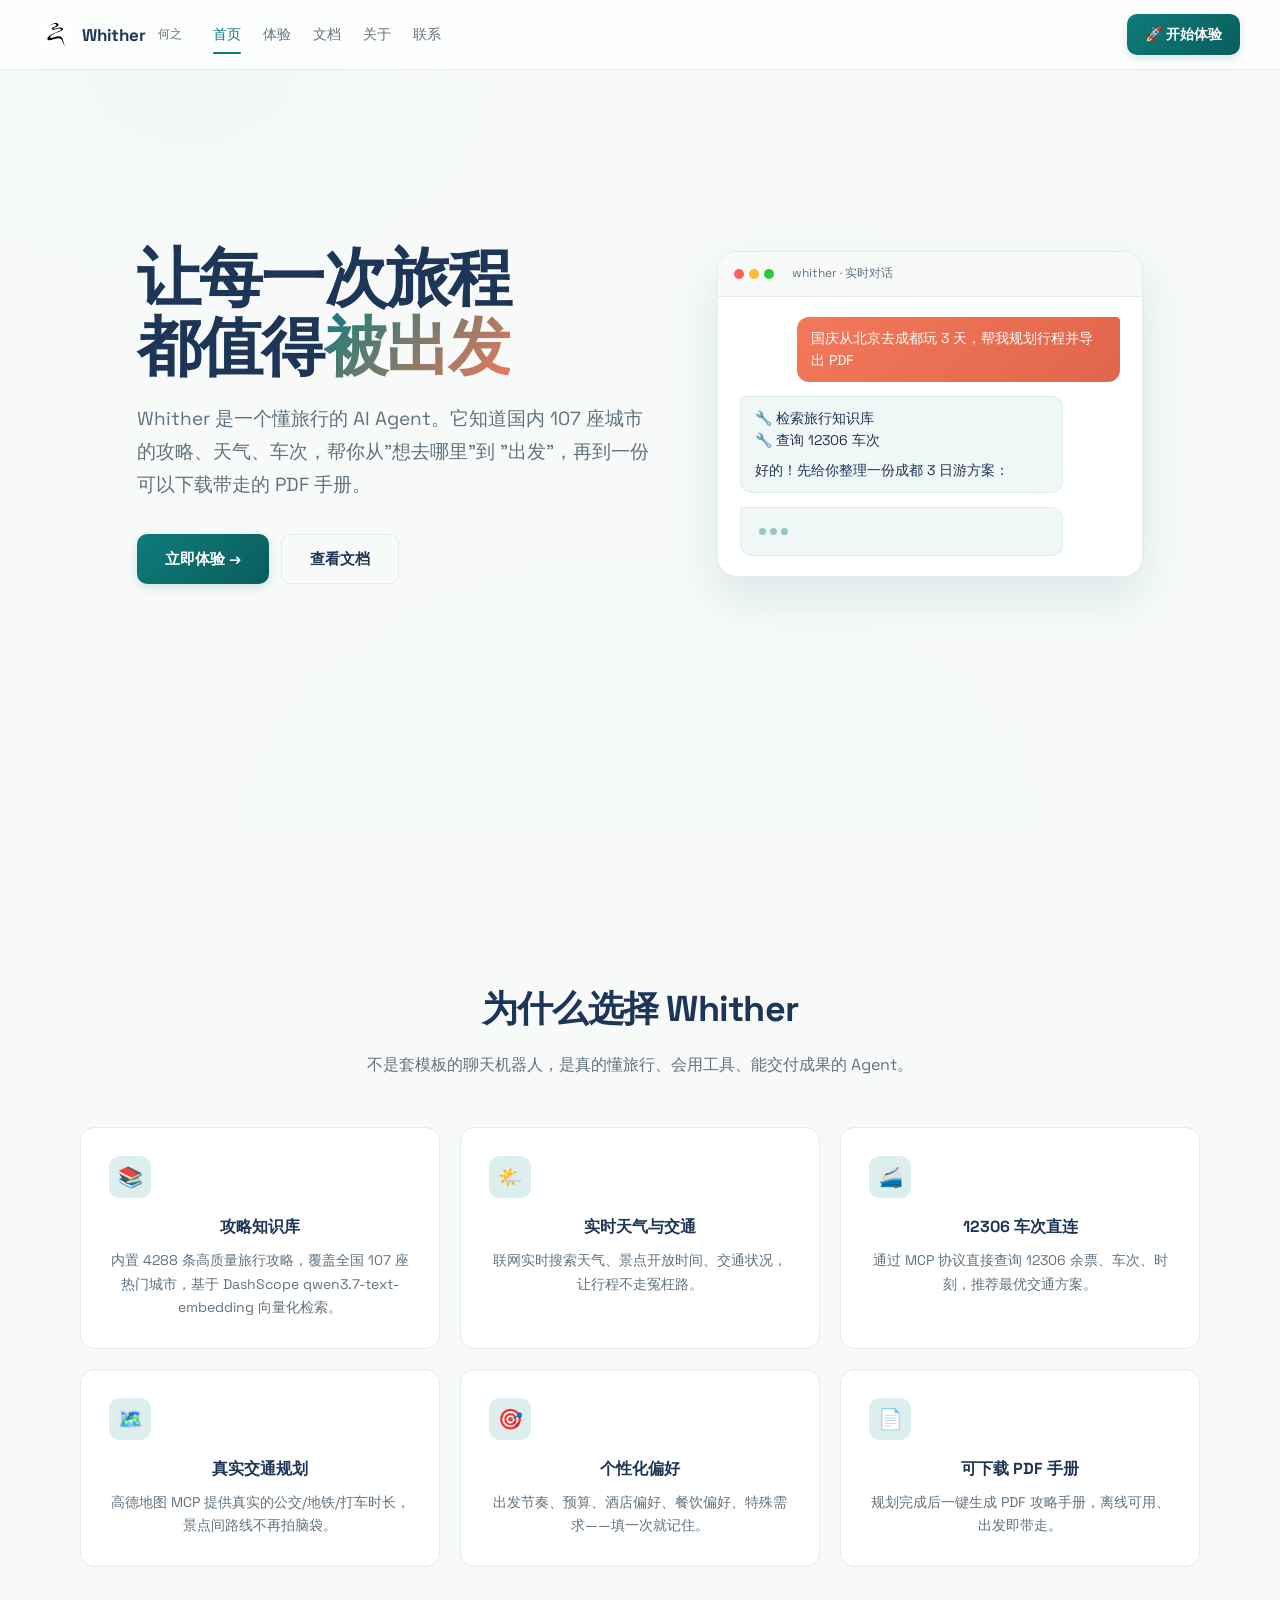
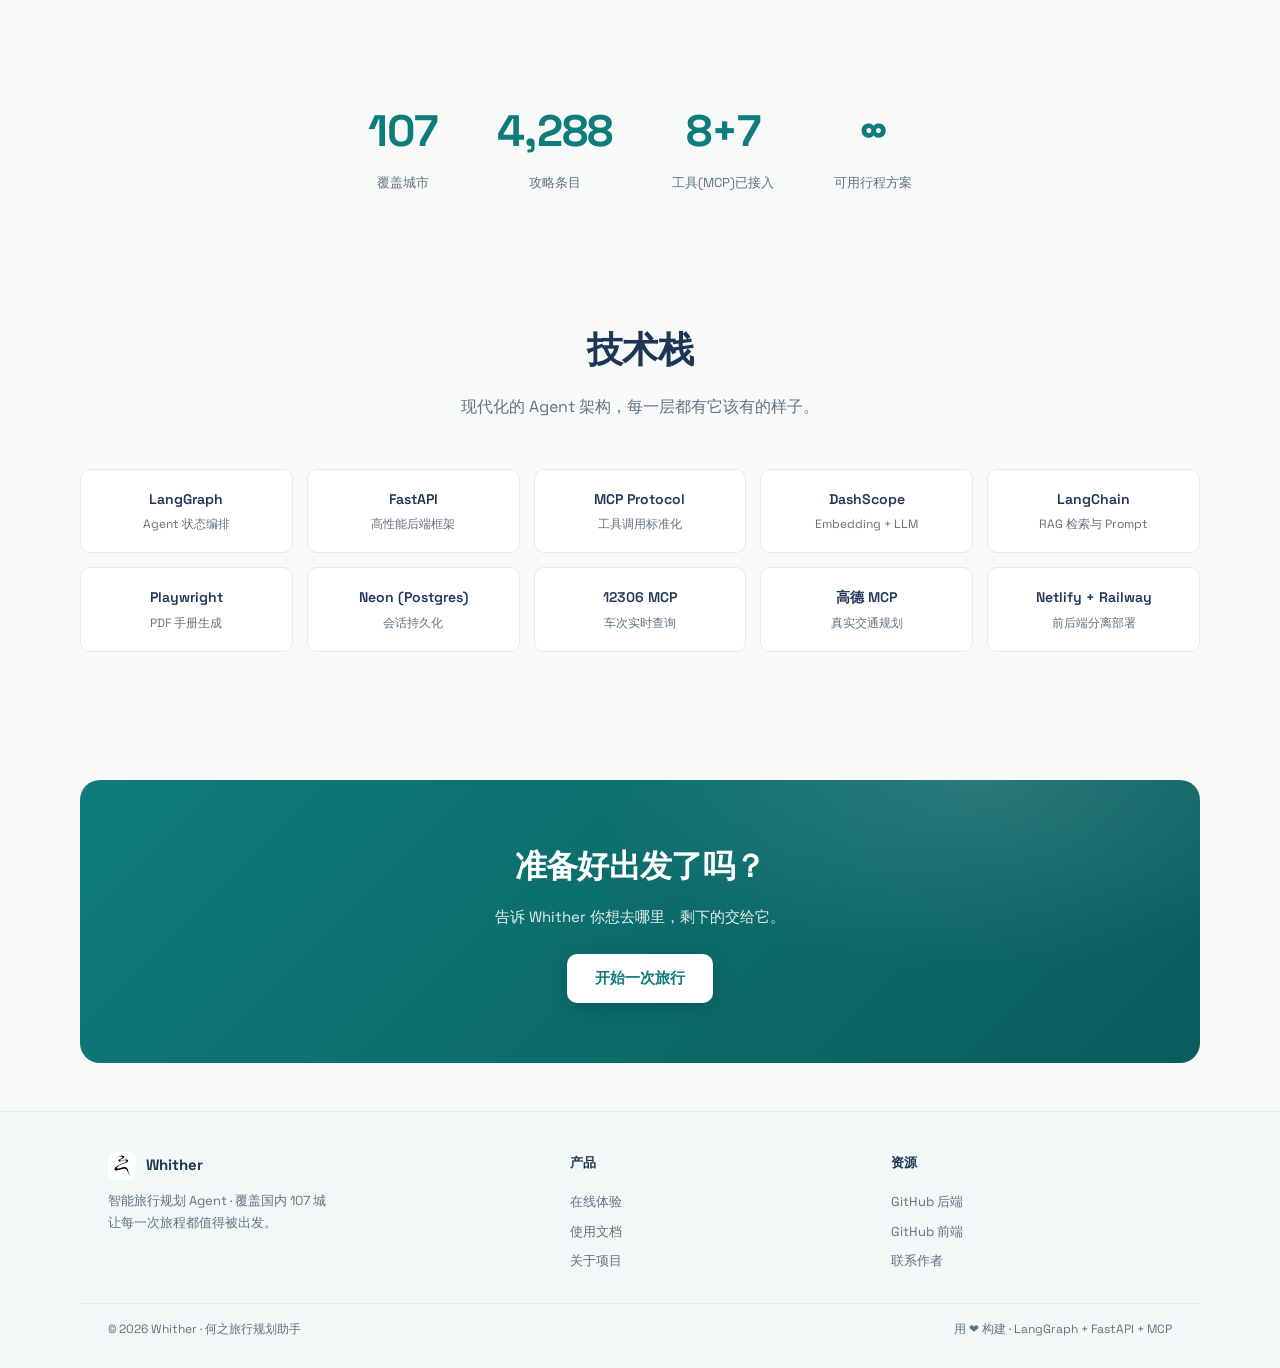
==== index.html @ 40adda18 "feat: Whither 官方前端 - 5 页面 + AI-Native 设计系统 - 首页: Hero + 功能亮点 + 技术栈 + CTA  - app.html: SSE 聊天体验 + 后端地" ====
<!DOCTYPE html>
<html lang="zh-CN">
<head>
<meta charset="UTF-8">
<meta name="viewport" content="width=device-width, initial-scale=1.0">
<title>Whither · 何之旅行规划助手</title>
<meta name="description" content="Whither 何之 — 智能旅行规划 Agent，覆盖国内 107 城，自动规划行程、查询天气车次、生成 PDF 攻略手册">
<meta name="theme-color" content="#0e7c7b">
<meta property="og:title" content="Whither · 何之旅行规划助手">
<meta property="og:description" content="智能旅行规划 Agent · 行程规划、天气、车次、PDF 手册">
<meta property="og:type" content="website">
<link rel="icon" type="image/svg+xml" href="assets/whither-logo.svg">
<link rel="stylesheet" href="css/styles.css">
</head>
<body>

<nav class="nav" id="nav">
  <div class="nav-inner">
    <a class="nav-brand" href="index.html">
      <img src="assets/whither-logo.svg" alt="Whither">
      Whither <small>何之</small>
    </a>
    <div class="nav-links">
      <a href="index.html" class="active">首页</a>
      <a href="app.html">体验</a>
      <a href="docs.html">文档</a>
      <a href="about.html">关于</a>
      <a href="contact.html">联系</a>
    </div>
    <div class="nav-cta">
      <a href="app.html" class="btn btn-primary">🚀 开始体验</a>
    </div>
  </div>
</nav>

<section class="hero">
  <img class="hero-bg-img" src="assets/hero-bg.jpg" alt="" onerror="this.remove()">
  <div class="hero-bg-overlay"></div>
  <div class="hero-inner">
    <div class="hero-copy">
      <h1>让每一次旅程<br>都值得<span class="brand-text">被出发</span></h1>
      <p class="lead">Whither 是一个懂旅行的 AI Agent。它知道国内 107 座城市的攻略、天气、车次，帮你从"想去哪里"到 "出发"，再到一份可以下载带走的 PDF 手册。</p>
      <div class="hero-cta">
        <a href="app.html" class="btn btn-primary btn-large">立即体验 →</a>
        <a href="docs.html" class="btn btn-outline btn-large">查看文档</a>
      </div>
    </div>

    <div class="hero-visual">
      <div class="demo-card">
        <div class="demo-header">
          <div class="dots"><span class="dot r"></span><span class="dot y"></span><span class="dot g"></span></div>
          <span class="demo-title">whither · 实时对话</span>
        </div>
        <div class="demo-body">
          <div class="demo-bubble user">国庆从北京去成都玩 3 天，帮我规划行程并导出 PDF</div>
          <div class="demo-bubble bot">
            <div>🔧 检索旅行知识库</div>
            <div>🔧 查询 12306 车次</div>
            <div style="margin-top:8px;">好的！先给你整理一份成都 3 日游方案：</div>
          </div>
          <div class="demo-bubble bot"><div class="typing-dots"><span></span><span></span><span></span></div></div>
        </div>
      </div>
    </div>
  </div>
</section>

<main class="page">
  <!-- 功能亮点 -->
  <section class="section container" style="text-align:center;">
    <h2 class="section-title">为什么选择 Whither</h2>
    <p class="section-sub">不是套模板的聊天机器人，是真的懂旅行、会用工具、能交付成果的 Agent。</p>
    <div class="features">
      <div class="feature">
        <div class="feature-icon">📚</div>
        <h3>攻略知识库</h3>
        <p>内置 4288 条高质量旅行攻略，覆盖全国 107 座热门城市，基于 DashScope qwen3.7-text-embedding 向量化检索。</p>
      </div>
      <div class="feature">
        <div class="feature-icon">🌤️</div>
        <h3>实时天气与交通</h3>
        <p>联网实时搜索天气、景点开放时间、交通状况，让行程不走冤枉路。</p>
      </div>
      <div class="feature">
        <div class="feature-icon">🚄</div>
        <h3>12306 车次直连</h3>
        <p>通过 MCP 协议直接查询 12306 余票、车次、时刻，推荐最优交通方案。</p>
      </div>
      <div class="feature">
        <div class="feature-icon">🗺️</div>
        <h3>真实交通规划</h3>
        <p>高德地图 MCP 提供真实的公交/地铁/打车时长，景点间路线不再拍脑袋。</p>
      </div>
      <div class="feature">
        <div class="feature-icon">🎯</div>
        <h3>个性化偏好</h3>
        <p>出发节奏、预算、酒店偏好、餐饮偏好、特殊需求——填一次就记住。</p>
      </div>
      <div class="feature">
        <div class="feature-icon">📄</div>
        <h3>可下载 PDF 手册</h3>
        <p>规划完成后一键生成 PDF 攻略手册，离线可用、出发即带走。</p>
      </div>
    </div>
  </section>

  <!-- 数据展示 -->
  <section class="section-sm container">
    <div class="stats">
      <div class="stat"><div class="stat-num">107</div><div class="stat-label">覆盖城市</div></div>
      <div class="stat"><div class="stat-num">4,288</div><div class="stat-label">攻略条目</div></div>
      <div class="stat"><div class="stat-num">8+7</div><div class="stat-label">工具(MCP)已接入</div></div>
      <div class="stat"><div class="stat-num">∞</div><div class="stat-label">可用行程方案</div></div>
    </div>
  </section>

  <!-- 技术栈 -->
  <section class="section container" style="text-align:center;">
    <h2 class="section-title">技术栈</h2>
    <p class="section-sub">现代化的 Agent 架构，每一层都有它该有的样子。</p>
    <div class="tech-grid">
      <div class="tech-card"><div class="t-name">LangGraph</div><div class="t-desc">Agent 状态编排</div></div>
      <div class="tech-card"><div class="t-name">FastAPI</div><div class="t-desc">高性能后端框架</div></div>
      <div class="tech-card"><div class="t-name">MCP Protocol</div><div class="t-desc">工具调用标准化</div></div>
      <div class="tech-card"><div class="t-name">DashScope</div><div class="t-desc">Embedding + LLM</div></div>
      <div class="tech-card"><div class="t-name">LangChain</div><div class="t-desc">RAG 检索与 Prompt</div></div>
      <div class="tech-card"><div class="t-name">Playwright</div><div class="t-desc">PDF 手册生成</div></div>
      <div class="tech-card"><div class="t-name">Neon (Postgres)</div><div class="t-desc">会话持久化</div></div>
      <div class="tech-card"><div class="t-name">12306 MCP</div><div class="t-desc">车次实时查询</div></div>
      <div class="tech-card"><div class="t-name">高德 MCP</div><div class="t-desc">真实交通规划</div></div>
      <div class="tech-card"><div class="t-name">Netlify + Railway</div><div class="t-desc">前后端分离部署</div></div>
    </div>
  </section>

  <!-- CTA -->
  <section class="section-sm container">
    <div class="cta-banner">
      <h2>准备好出发了吗？</h2>
      <p>告诉 Whither 你想去哪里，剩下的交给它。</p>
      <a href="app.html" class="btn btn-primary btn-large">开始一次旅行</a>
    </div>
  </section>
</main>

<footer class="footer">
  <div class="footer-inner">
    <div>
      <div class="footer-brand">
        <img src="assets/whither-logo.svg" alt="Whither">
        <span>Whither</span>
      </div>
      <p class="footer-desc">智能旅行规划 Agent · 覆盖国内 107 城<br>让每一次旅程都值得被出发。</p>
    </div>
    <div class="footer-col">
      <h4>产品</h4>
      <a href="app.html">在线体验</a>
      <a href="docs.html">使用文档</a>
      <a href="about.html">关于项目</a>
    </div>
    <div class="footer-col">
      <h4>资源</h4>
      <a href="https://github.com/yijuntuqi/Whither" target="_blank" rel="noopener">GitHub 后端</a>
      <a href="https://github.com/yijuntuqi/whither-web" target="_blank" rel="noopener">GitHub 前端</a>
      <a href="contact.html">联系作者</a>
    </div>
  </div>
  <div class="footer-bottom">
    <span>© 2026 Whither · 何之旅行规划助手</span>
    <span>用 ❤️ 构建 · LangGraph + FastAPI + MCP</span>
  </div>
</footer>

<script>
// Nav scroll effect
const nav = document.getElementById('nav');
window.addEventListener('scroll', () => nav.classList.toggle('scrolled', window.scrollY > 10));
</script>
</body>
</html>
---- css/styles.css ----
/* ============================================================
   Whither 官方站点 — 统一视觉系统
   风格: AI-Native UI（最小 chrome、流式、克制动效）
   品牌色: 青绿 #0e7c7b / 珊瑚橙 #f4795b / 墨蓝 #1d3557
   字体: Space Grotesk（英文数字）+ 系统中文字体
   ============================================================ */

@import url('https://fonts.googleapis.com/css2?family=Space+Grotesk:wght@400;500;600;700&display=swap');

:root {
  /* 品牌色 */
  --brand: #0e7c7b;
  --brand-dark: #0a5d5c;
  --brand-soft: #dcefee;
  --brand-glow: rgba(14, 124, 123, .18);
  --accent: #f4795b;
  --accent-dark: #e0654a;
  --accent-soft: #fce8e1;
  --ink: #1d3557;
  --ink-light: #2a4a6b;
  --sub: #5f7280;
  --bg: #f7faf9;
  --panel: #ffffff;
  --line: #e2eced;
  --radius: 14px;
  --radius-sm: 10px;
  --shadow: 0 4px 20px rgba(14, 124, 123, .06);
  --shadow-md: 0 8px 30px rgba(14, 124, 123, .10);
  --shadow-lg: 0 20px 50px rgba(14, 124, 123, .14);
  --font-sans: "Space Grotesk", "PingFang SC", "Hiragino Sans GB", "Microsoft YaHei", ui-sans-serif, system-ui, sans-serif;
}

*, *::before, *::after { box-sizing: border-box; margin: 0; padding: 0; }
html { scroll-behavior: smooth; }
body {
  font-family: var(--font-sans);
  color: var(--ink);
  background: var(--bg);
  -webkit-font-smoothing: antialiased;
  -moz-osx-font-smoothing: grayscale;
  line-height: 1.65;
}
a { color: var(--brand); text-decoration: none; transition: color .2s; }
a:hover { color: var(--brand-dark); }
img { max-width: 100%; display: block; }

/* ===== 导航栏 ===== */
.nav {
  position: fixed; top: 0; left: 0; right: 0; z-index: 100;
  padding: 14px 28px;
  background: rgba(255,255,255, .75);
  backdrop-filter: blur(16px);
  border-bottom: 1px solid var(--line);
  transition: box-shadow .3s;
}
.nav.scrolled { box-shadow: var(--shadow); }
.nav-inner { max-width: 1200px; margin: 0 auto; display: flex; align-items: center; gap: 24px; }
.nav-brand { display: flex; align-items: center; gap: 10px; font-weight: 700; font-size: 17px; letter-spacing: -.01em; color: var(--ink); }
.nav-brand img { width: 32px; height: 32px; border-radius: 8px; }
.nav-brand small { font-weight: 400; color: var(--sub); font-size: 12px; margin-left: 2px; }
.nav-links { display: flex; gap: 22px; margin-left: 8px; }
.nav-links a { font-size: 14px; color: var(--sub); font-weight: 500; position: relative; padding: 4px 0; }
.nav-links a:hover { color: var(--ink); }
.nav-links a.active { color: var(--brand); }
.nav-links a.active::after { content: ""; position: absolute; bottom: -4px; left: 0; right: 0; height: 2px; background: var(--brand); border-radius: 2px; }
.nav-cta { margin-left: auto; display: flex; gap: 10px; }
.btn { display: inline-flex; align-items: center; gap: 6px; padding: 9px 18px; border-radius: 10px; font-size: 14px; font-weight: 600; border: none; cursor: pointer; transition: all .2s; font-family: inherit; }
.btn-primary { background: linear-gradient(135deg, var(--brand), var(--brand-dark)); color: #fff; box-shadow: 0 3px 10px var(--brand-glow); }
.btn-primary:hover { transform: translateY(-1px); box-shadow: 0 6px 18px var(--brand-glow); color: #fff; }
.btn-outline { background: transparent; color: var(--ink); border: 1px solid var(--line); }
.btn-outline:hover { border-color: var(--brand); color: var(--brand); background: var(--brand-soft); }
.btn-large { padding: 12px 28px; font-size: 15px; }

/* ===== 页面容器 ===== */
.page { padding-top: 72px; }
.container { max-width: 1120px; margin: 0 auto; padding: 0 28px; }
.section { padding: 80px 0; }
.section-sm { padding: 48px 0; }
.h-center { text-align: center; }

/* ===== Hero ===== */
.hero {
  position: relative; min-height: calc(100vh - 72px);
  display: flex; align-items: center;
  overflow: hidden;
  background:
    radial-gradient(40rem 28rem at 15% 10%, rgba(14,124,123,.14), transparent 60%),
    radial-gradient(36rem 24rem at 92% 15%, rgba(244,121,91,.11), transparent 60%),
    radial-gradient(50rem 40rem at 50% 110%, rgba(72,202,228,.10), transparent 60%),
    var(--bg);
}
.hero-bg-img {
  position: absolute; inset: 0; object-fit: cover; width: 100%; height: 100%;
  opacity: .28; filter: saturate(.85); pointer-events: none;
}
.hero-bg-overlay {
  position: absolute; inset: 0;
  background: linear-gradient(180deg, rgba(247,250,249,.85), rgba(247,250,249,.95));
  pointer-events: none;
}
.hero-inner { position: relative; z-index: 2; max-width: 1120px; margin: 0 auto; padding: 0 28px; display: grid; grid-template-columns: 1.1fr .9fr; gap: 60px; align-items: center; }
.hero-copy h1 { font-size: clamp(34px, 5.5vw, 64px); font-weight: 700; letter-spacing: -.03em; line-height: 1.08; margin-bottom: 20px; }
.hero-copy h1 .brand-text { background: linear-gradient(135deg, var(--brand), var(--accent)); -webkit-background-clip: text; background-clip: text; color: transparent; }
.hero-copy p.lead { font-size: clamp(15px, 1.6vw, 19px); color: var(--sub); max-width: 520px; margin-bottom: 32px; line-height: 1.75; }
.hero-cta { display: flex; gap: 12px; flex-wrap: wrap; }
.hero-visual { position: relative; }

/* Demo mockup card */
.demo-card {
  background: var(--panel); border: 1px solid var(--line); border-radius: 20px;
  box-shadow: var(--shadow-lg); overflow: hidden;
  animation: floatY 5s ease-in-out infinite;
}
@keyframes floatY { 0%,100% { transform: translateY(0); } 50% { transform: translateY(-8px); } }
.demo-header {
  padding: 12px 16px; background: #f7faf9; border-bottom: 1px solid var(--line);
  display: flex; align-items: center; gap: 8px; font-size: 12px; color: var(--sub);
}
.demo-header .dots { display: flex; gap: 5px; }
.demo-header .dot { width: 10px; height: 10px; border-radius: 50%; }
.demo-header .dot.r { background: #ff5f57; }
.demo-header .dot.y { background: #febc2e; }
.demo-header .dot.g { background: #28c840; }
.demo-header .demo-title { margin-left: 10px; }
.demo-body { padding: 20px 22px; display: flex; flex-direction: column; gap: 14px; font-size: 14px; }
.demo-bubble { max-width: 85%; padding: 10px 14px; border-radius: 12px; line-height: 1.6; animation: fadeInUp .4s ease; }
.demo-bubble.user { background: linear-gradient(135deg, var(--accent), var(--accent-dark)); color: #fff; align-self: flex-end; border-top-right-radius: 4px; }
.demo-bubble.bot { background: #f0f7f7; color: var(--ink); border-top-left-radius: 4px; border: 1px solid rgba(14,124,123,.08); }
.typing-dots { display: inline-flex; gap: 4px; padding: 10px 4px; }
.typing-dots span { width: 7px; height: 7px; background: var(--brand); border-radius: 50%; opacity: .4; animation: typingDot 1.2s infinite; }
.typing-dots span:nth-child(2) { animation-delay: .2s; }
.typing-dots span:nth-child(3) { animation-delay: .4s; }
@keyframes typingDot { 0%,60%,100% { opacity: .4; transform: translateY(0); } 30% { opacity: 1; transform: translateY(-3px); } }
@keyframes fadeInUp { from { opacity: 0; transform: translateY(8px); } to { opacity: 1; transform: none; } }

/* ===== Section titles ===== */
.section-title { font-size: clamp(24px, 3.2vw, 36px); font-weight: 700; letter-spacing: -.02em; margin-bottom: 12px; }
.section-sub { color: var(--sub); max-width: 560px; margin: 0 auto 48px; font-size: 16px; line-height: 1.75; }

/* ===== Features grid ===== */
.features { display: grid; grid-template-columns: repeat(auto-fit, minmax(280px, 1fr)); gap: 20px; }
.feature {
  background: var(--panel); border: 1px solid var(--line); border-radius: var(--radius);
  padding: 28px; transition: all .25s;
}
.feature:hover { transform: translateY(-3px); box-shadow: var(--shadow-md); border-color: var(--brand-soft); }
.feature-icon {
  width: 42px; height: 42px; border-radius: 11px; display: flex; align-items: center; justify-content: center;
  background: var(--brand-soft); color: var(--brand); font-size: 20px; margin-bottom: 16px;
}
.feature h3 { font-size: 16px; font-weight: 700; margin-bottom: 8px; }
.feature p { font-size: 14px; color: var(--sub); line-height: 1.7; }

/* ===== Stats ===== */
.stats { display: flex; justify-content: center; gap: 60px; flex-wrap: wrap; }
.stat { text-align: center; }
.stat-num { font-size: clamp(28px, 3.8vw, 44px); font-weight: 700; letter-spacing: -.02em; color: var(--brand); }
.stat-label { font-size: 13px; color: var(--sub); margin-top: 4px; }

/* ===== Tech stack ===== */
.tech-grid { display: grid; grid-template-columns: repeat(auto-fit, minmax(180px, 1fr)); gap: 14px; }
.tech-card {
  background: var(--panel); border: 1px solid var(--line); border-radius: var(--radius-sm);
  padding: 18px; text-align: center; transition: all .2s;
}
.tech-card:hover { border-color: var(--brand); box-shadow: var(--shadow); }
.tech-card .t-name { font-weight: 600; font-size: 14px; margin-bottom: 4px; }
.tech-card .t-desc { font-size: 12px; color: var(--sub); }

/* ===== CTA banner ===== */
.cta-banner {
  background: linear-gradient(135deg, var(--brand), var(--brand-dark));
  border-radius: 20px; padding: 60px 40px; text-align: center;
  color: #fff; position: relative; overflow: hidden;
}
.cta-banner::before {
  content: ""; position: absolute; inset: 0;
  background: radial-gradient(40rem 20rem at 80% 0%, rgba(255,255,255,.12), transparent 60%);
}
.cta-banner h2 { font-size: clamp(22px, 3vw, 32px); margin-bottom: 12px; letter-spacing: -.02em; }
.cta-banner p { opacity: .9; margin-bottom: 24px; font-size: 15px; }
.cta-banner .btn-primary { background: #fff; color: var(--brand); box-shadow: 0 4px 20px rgba(0,0,0,.18); }
.cta-banner .btn-primary:hover { transform: translateY(-1px); box-shadow: 0 8px 26px rgba(0,0,0,.22); }

/* ===== Page intro (docs/about/contact) ===== */
.page-intro {
  padding: 100px 0 60px; text-align: center;
  background:
    radial-gradient(30rem 16rem at 50% -20%, rgba(14,124,123,.12), transparent 60%),
    var(--bg);
}
.page-intro h1 { font-size: clamp(28px, 4vw, 44px); font-weight: 700; letter-spacing: -.02em; margin-bottom: 12px; }
.page-intro p { color: var(--sub); max-width: 560px; margin: 0 auto; font-size: 16px; }

/* ===== Docs page ===== */
.docs { display: grid; grid-template-columns: 220px 1fr; gap: 48px; padding: 40px 0 80px; }
.docs-nav { position: sticky; top: 90px; align-self: start; }
.docs-nav h4 { font-size: 12px; color: var(--sub); text-transform: uppercase; letter-spacing: .08em; margin-bottom: 12px; }
.docs-nav a { display: block; padding: 6px 0; font-size: 14px; color: var(--sub); font-weight: 500; }
.docs-nav a:hover { color: var(--brand); }
.docs-content h2 { font-size: 24px; font-weight: 700; letter-spacing: -.01em; margin: 40px 0 16px; padding-top: 20px; border-top: 1px solid var(--line); }
.docs-content h3 { font-size: 17px; font-weight: 700; margin: 24px 0 10px; color: var(--ink); }
.docs-content p { margin-bottom: 12px; color: var(--ink-light); }
.docs-content code {
  background: #eef6f6; color: var(--brand-dark); padding: 2px 7px; border-radius: 5px;
  font-family: ui-monospace, Consolas, monospace; font-size: 13px;
}
.docs-content pre {
  background: #0f2027; color: #e2e8f0; padding: 16px 18px; border-radius: 12px;
  overflow-x: auto; font-size: 13px; line-height: 1.55; margin: 12px 0 20px;
}
.docs-content pre code { background: transparent; color: inherit; padding: 0; }
.docs-content table { width: 100%; border-collapse: collapse; margin: 14px 0 20px; font-size: 14px; }
.docs-content th, .docs-content td { padding: 10px 14px; text-align: left; border-bottom: 1px solid var(--line); }
.docs-content th { background: #f4f8f8; font-weight: 600; color: var(--ink); }
.docs-content ul { padding-left: 20px; margin-bottom: 12px; color: var(--ink-light); }
.docs-content li { margin-bottom: 4px; }

/* ===== About ===== */
.about-grid { display: grid; grid-template-columns: 1.3fr .9fr; gap: 48px; align-items: center; }
.about-card {
  background: var(--panel); border: 1px solid var(--line); border-radius: var(--radius);
  padding: 28px; box-shadow: var(--shadow);
}
.about-card h3 { margin-bottom: 10px; font-size: 16px; }
.about-card p { color: var(--sub); font-size: 14px; }

/* ===== Contact ===== */
.contact-form {
  max-width: 560px; margin: 0 auto;
  background: var(--panel); border: 1px solid var(--line); border-radius: var(--radius);
  padding: 36px; box-shadow: var(--shadow);
}
.contact-form .field { margin-bottom: 18px; }
.contact-form label { display: block; font-size: 13px; font-weight: 600; margin-bottom: 6px; color: var(--ink); }
.contact-form input, .contact-form textarea {
  width: 100%; border: 1px solid var(--line); border-radius: var(--radius-sm);
  padding: 10px 14px; font-size: 14px; font-family: inherit; background: #f7faf9;
  transition: border-color .2s, box-shadow .2s;
}
.contact-form textarea { min-height: 130px; resize: vertical; }
.contact-form input:focus, .contact-form textarea:focus {
  outline: none; border-color: var(--brand); background: #fff;
  box-shadow: 0 0 0 3px var(--brand-glow);
}
.contact-card-info {
  text-align: center; margin: 40px auto 0; max-width: 480px;
}
.contact-card-info .ci-row {
  display: inline-flex; align-items: center; gap: 10px;
  background: var(--panel); border: 1px solid var(--line); border-radius: 10px;
  padding: 10px 18px; margin: 6px;
}
.contact-card-info .ci-row svg { color: var(--brand); flex-shrink: 0; }

/* ===== Footer ===== */
.footer {
  border-top: 1px solid var(--line); padding: 40px 0 28px;
  background: #f2f7f7;
}
.footer-inner {
  max-width: 1120px; margin: 0 auto; padding: 0 28px;
  display: grid; grid-template-columns: 1.5fr 1fr 1fr; gap: 40px;
}
.footer-brand { display: flex; align-items: center; gap: 10px; margin-bottom: 10px; }
.footer-brand img { width: 28px; height: 28px; border-radius: 7px; }
.footer-brand span { font-weight: 700; font-size: 15px; }
.footer-desc { color: var(--sub); font-size: 13px; line-height: 1.7; }
.footer-col h4 { font-size: 13px; font-weight: 700; margin-bottom: 14px; color: var(--ink); }
.footer-col a { display: block; padding: 4px 0; font-size: 13px; color: var(--sub); }
.footer-col a:hover { color: var(--brand); }
.footer-bottom {
  max-width: 1120px; margin: 28px auto 0; padding: 16px 28px 0;
  border-top: 1px solid var(--line);
  display: flex; justify-content: space-between; font-size: 12px; color: var(--sub);
}

/* ===== App page (chat) ===== */
.app-shell {
  max-width: 860px; margin: 0 auto; padding: 28px;
}

/* ===== Responsive ===== */
@media (max-width: 900px) {
  .hero-inner { grid-template-columns: 1fr; text-align: center; }
  .hero-copy p.lead { margin-left: auto; margin-right: auto; }
  .hero-cta { justify-content: center; }
  .demo-card { max-width: 440px; margin: 0 auto; }
  .docs { grid-template-columns: 1fr; }
  .docs-nav { position: static; display: flex; flex-wrap: wrap; gap: 20px; }
  .about-grid { grid-template-columns: 1fr; }
  .footer-inner { grid-template-columns: 1fr; gap: 24px; }
  .footer-bottom { flex-direction: column; gap: 6px; text-align: center; }
  .stats { gap: 36px; }
  .nav-links { display: none; }
}
@media (max-width: 600px) {
  .cta-banner { padding: 44px 22px; }
  .contact-form { padding: 24px 20px; }
  .section { padding: 56px 0; }
}
@media (prefers-reduced-motion: reduce) {
  *, *::before, *::after { animation-duration: 0.01ms !important; animation-iteration-count: 1 !important; transition-duration: 0.01ms !important; }
}
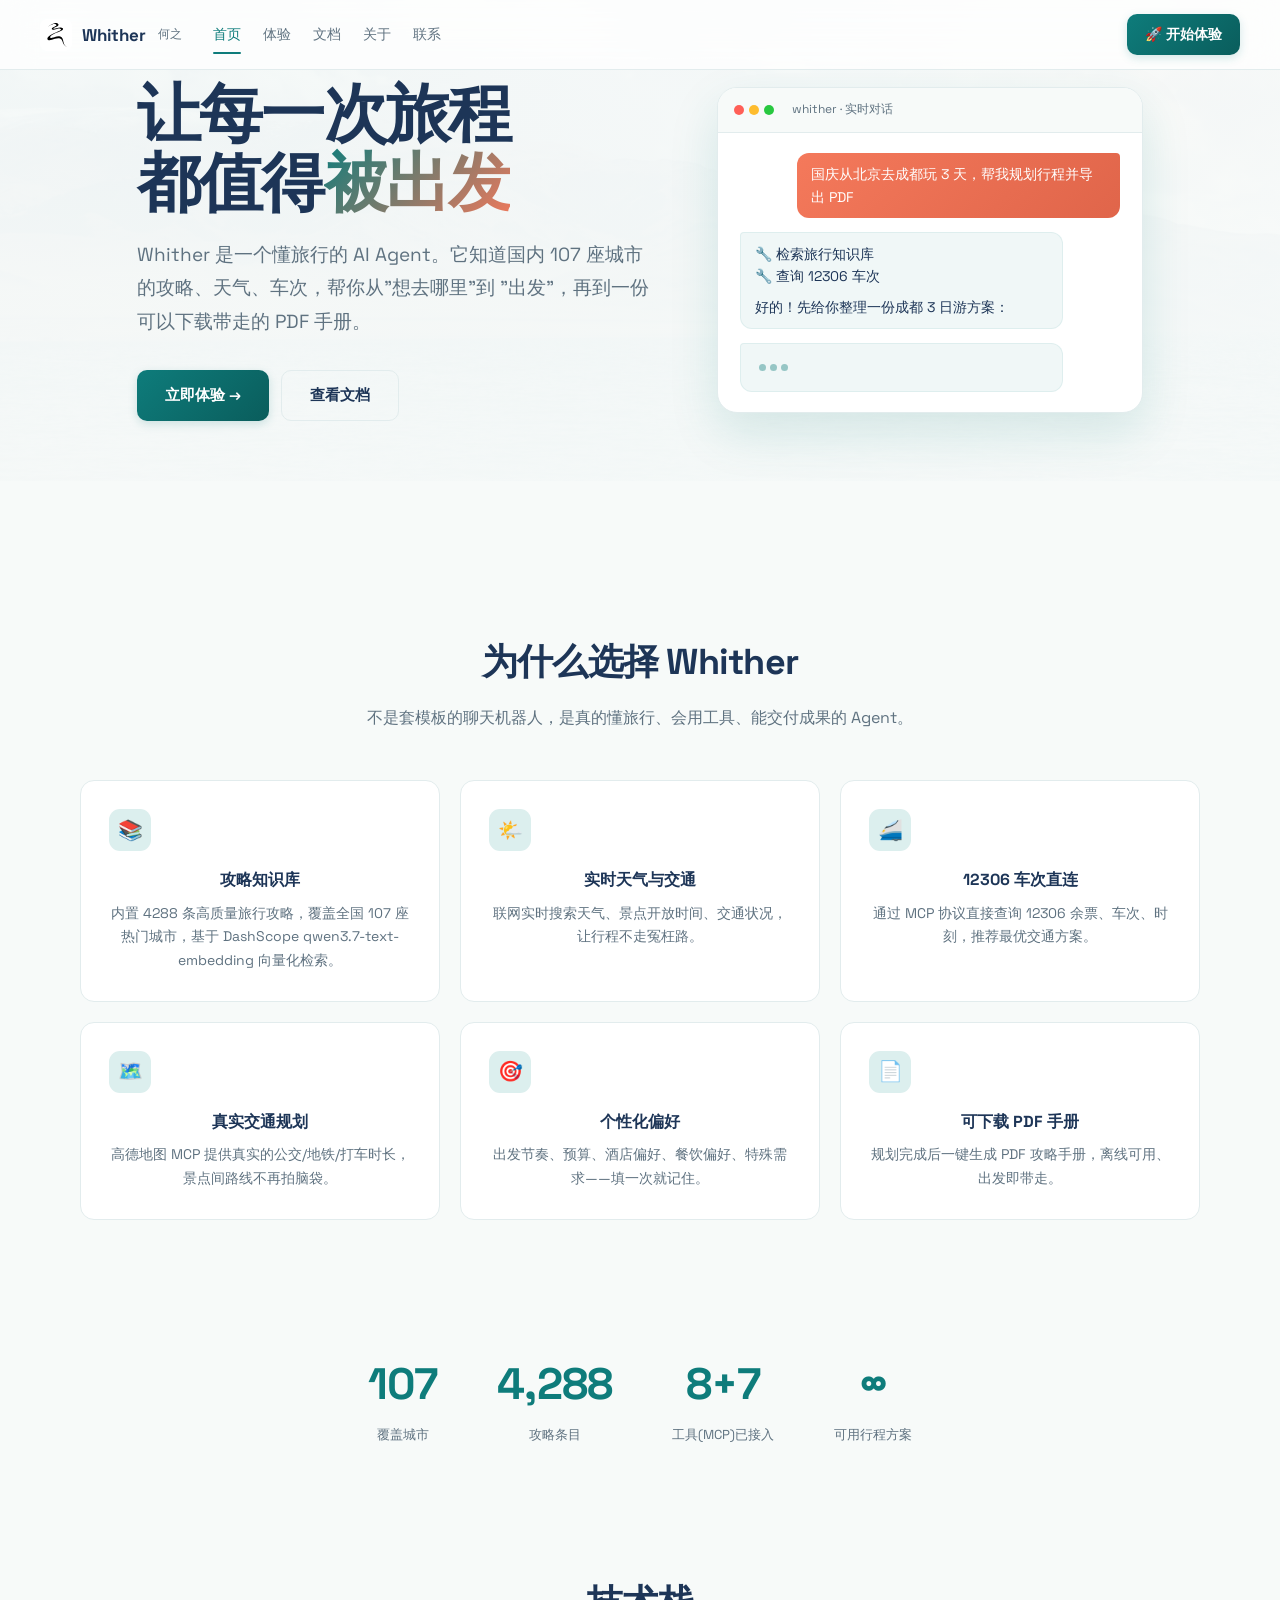
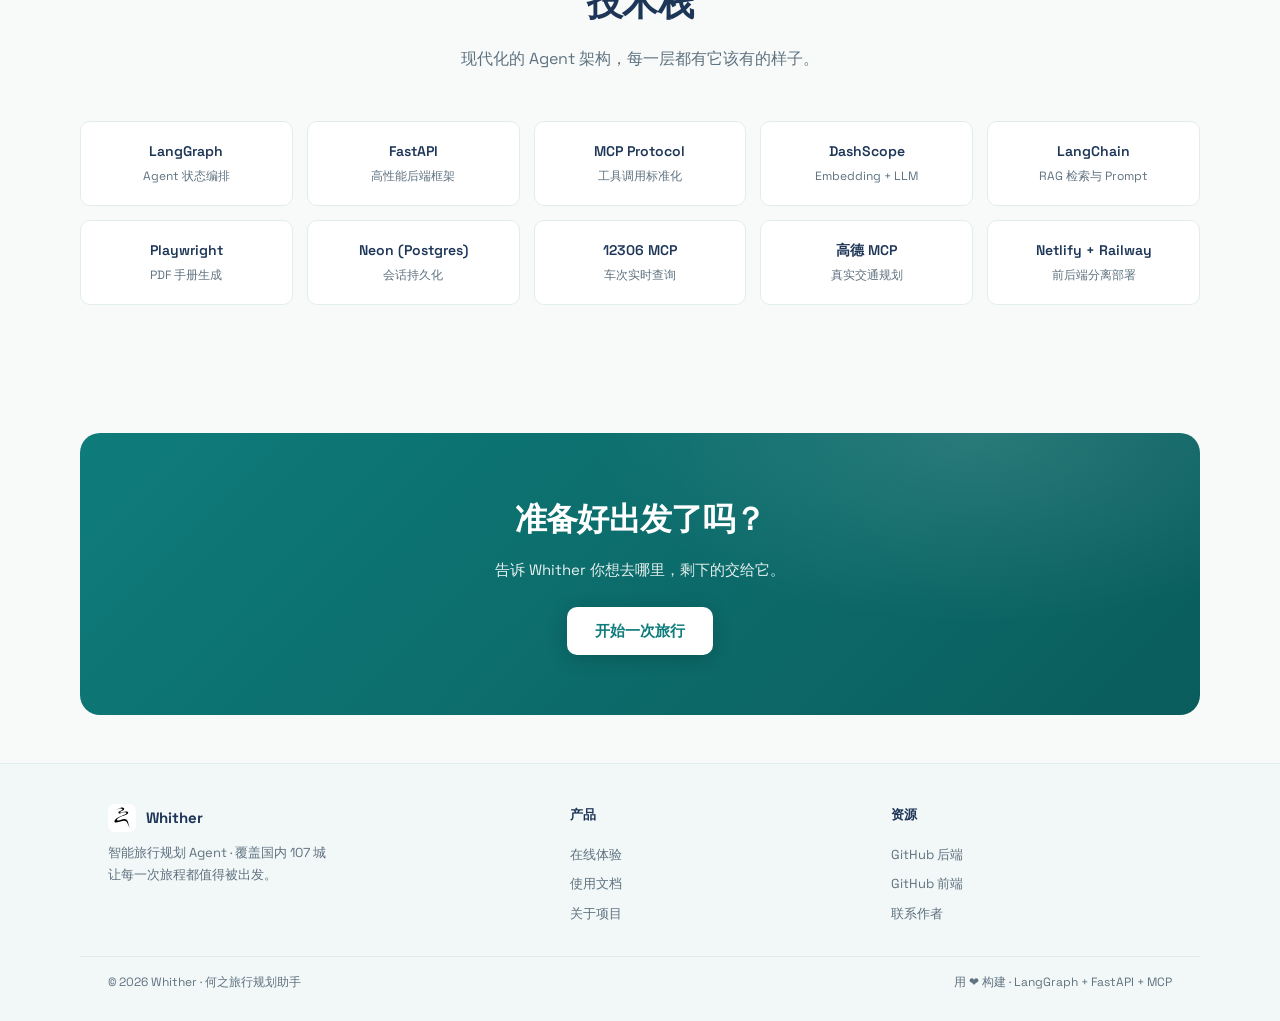
==== commit 9ae7e034: "feat: 导航/CTA跳Railway + docs用户视角 + BNU学校信息 + Netlify Forms - 所有导航栏、CTA按钮、footer链接改为跳 whither-producti" ====
--- a/index.html
+++ b/index.html
@@ -22,13 +22,13 @@
     </a>
     <div class="nav-links">
       <a href="index.html" class="active">首页</a>
-      <a href="app.html">体验</a>
+      <a href="https://whither-production.up.railway.app" target="_blank" rel="noopener">体验</a>
       <a href="docs.html">文档</a>
       <a href="about.html">关于</a>
       <a href="contact.html">联系</a>
     </div>
     <div class="nav-cta">
-      <a href="app.html" class="btn btn-primary">🚀 开始体验</a>
+      <a href="https://whither-production.up.railway.app" target="_blank" rel="noopener" class="btn btn-primary">🚀 开始体验</a>
     </div>
   </div>
 </nav>
@@ -41,7 +41,7 @@
       <h1>让每一次旅程<br>都值得<span class="brand-text">被出发</span></h1>
       <p class="lead">Whither 是一个懂旅行的 AI Agent。它知道国内 107 座城市的攻略、天气、车次，帮你从"想去哪里"到 "出发"，再到一份可以下载带走的 PDF 手册。</p>
       <div class="hero-cta">
-        <a href="app.html" class="btn btn-primary btn-large">立即体验 →</a>
+        <a href="https://whither-production.up.railway.app" target="_blank" rel="noopener" class="btn btn-primary btn-large">立即体验 →</a>
         <a href="docs.html" class="btn btn-outline btn-large">查看文档</a>
       </div>
     </div>
@@ -138,7 +138,7 @@
     <div class="cta-banner">
       <h2>准备好出发了吗？</h2>
       <p>告诉 Whither 你想去哪里，剩下的交给它。</p>
-      <a href="app.html" class="btn btn-primary btn-large">开始一次旅行</a>
+      <a href="https://whither-production.up.railway.app" target="_blank" rel="noopener" class="btn btn-primary btn-large">开始一次旅行</a>
     </div>
   </section>
 </main>
@@ -154,7 +154,7 @@
     </div>
     <div class="footer-col">
       <h4>产品</h4>
-      <a href="app.html">在线体验</a>
+      <a href="https://whither-production.up.railway.app" target="_blank" rel="noopener">在线体验</a>
       <a href="docs.html">使用文档</a>
       <a href="about.html">关于项目</a>
     </div>
--- a/css/styles.css
+++ b/css/styles.css
@@ -80,7 +80,7 @@
 
 /* ===== Hero ===== */
 .hero {
-  position: relative; min-height: calc(100vh - 72px);
+  position: relative; padding: 80px 0 60px;
   display: flex; align-items: center;
   overflow: hidden;
   background:
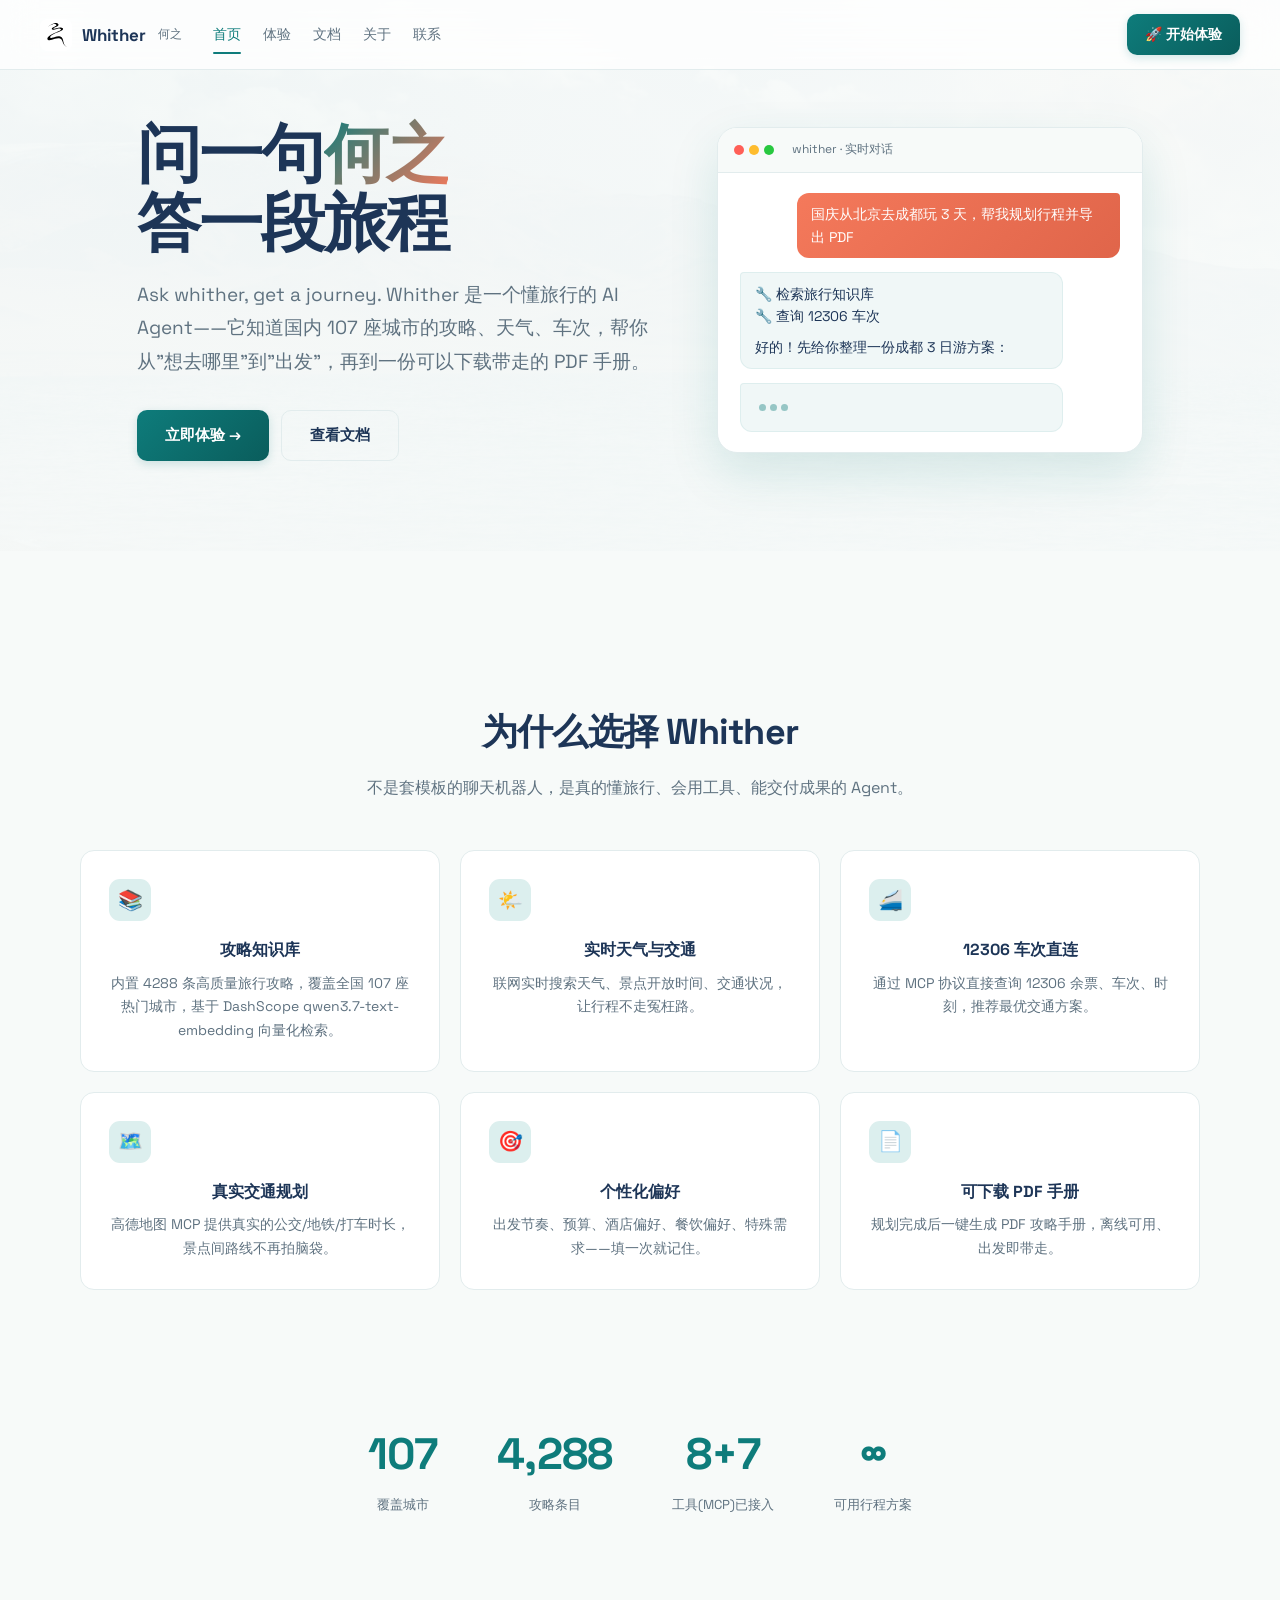
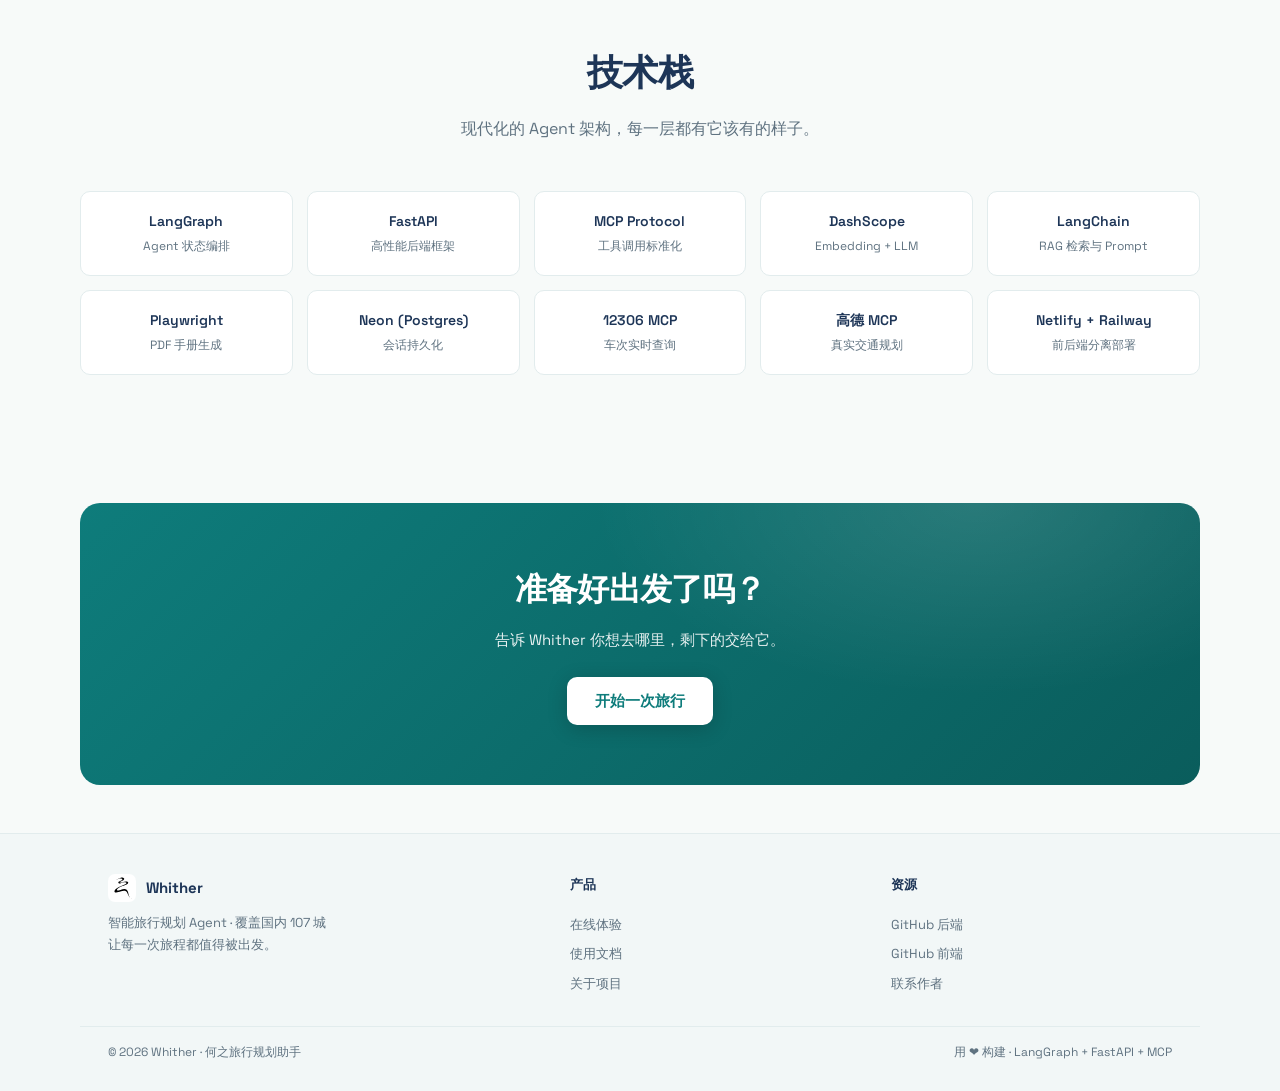
==== commit eb9d9c5d: "feat: 标语改何之+Hero间距调大 - index.html: 主标语改为 问一句何之 答一段旅程  - css/styles.css: hero padding 80/60 → 120/90，" ====
--- a/index.html
+++ b/index.html
@@ -38,8 +38,8 @@
   <div class="hero-bg-overlay"></div>
   <div class="hero-inner">
     <div class="hero-copy">
-      <h1>让每一次旅程<br>都值得<span class="brand-text">被出发</span></h1>
-      <p class="lead">Whither 是一个懂旅行的 AI Agent。它知道国内 107 座城市的攻略、天气、车次，帮你从"想去哪里"到 "出发"，再到一份可以下载带走的 PDF 手册。</p>
+      <h1>问一句<span class="brand-text">何之</span><br>答一段旅程</h1>
+      <p class="lead">Ask whither, get a journey. Whither 是一个懂旅行的 AI Agent——它知道国内 107 座城市的攻略、天气、车次，帮你从"想去哪里"到"出发"，再到一份可以下载带走的 PDF 手册。</p>
       <div class="hero-cta">
         <a href="https://whither-production.up.railway.app" target="_blank" rel="noopener" class="btn btn-primary btn-large">立即体验 →</a>
         <a href="docs.html" class="btn btn-outline btn-large">查看文档</a>
--- a/css/styles.css
+++ b/css/styles.css
@@ -80,7 +80,7 @@
 
 /* ===== Hero ===== */
 .hero {
-  position: relative; padding: 80px 0 60px;
+  position: relative; padding: 120px 0 90px;
   display: flex; align-items: center;
   overflow: hidden;
   background:
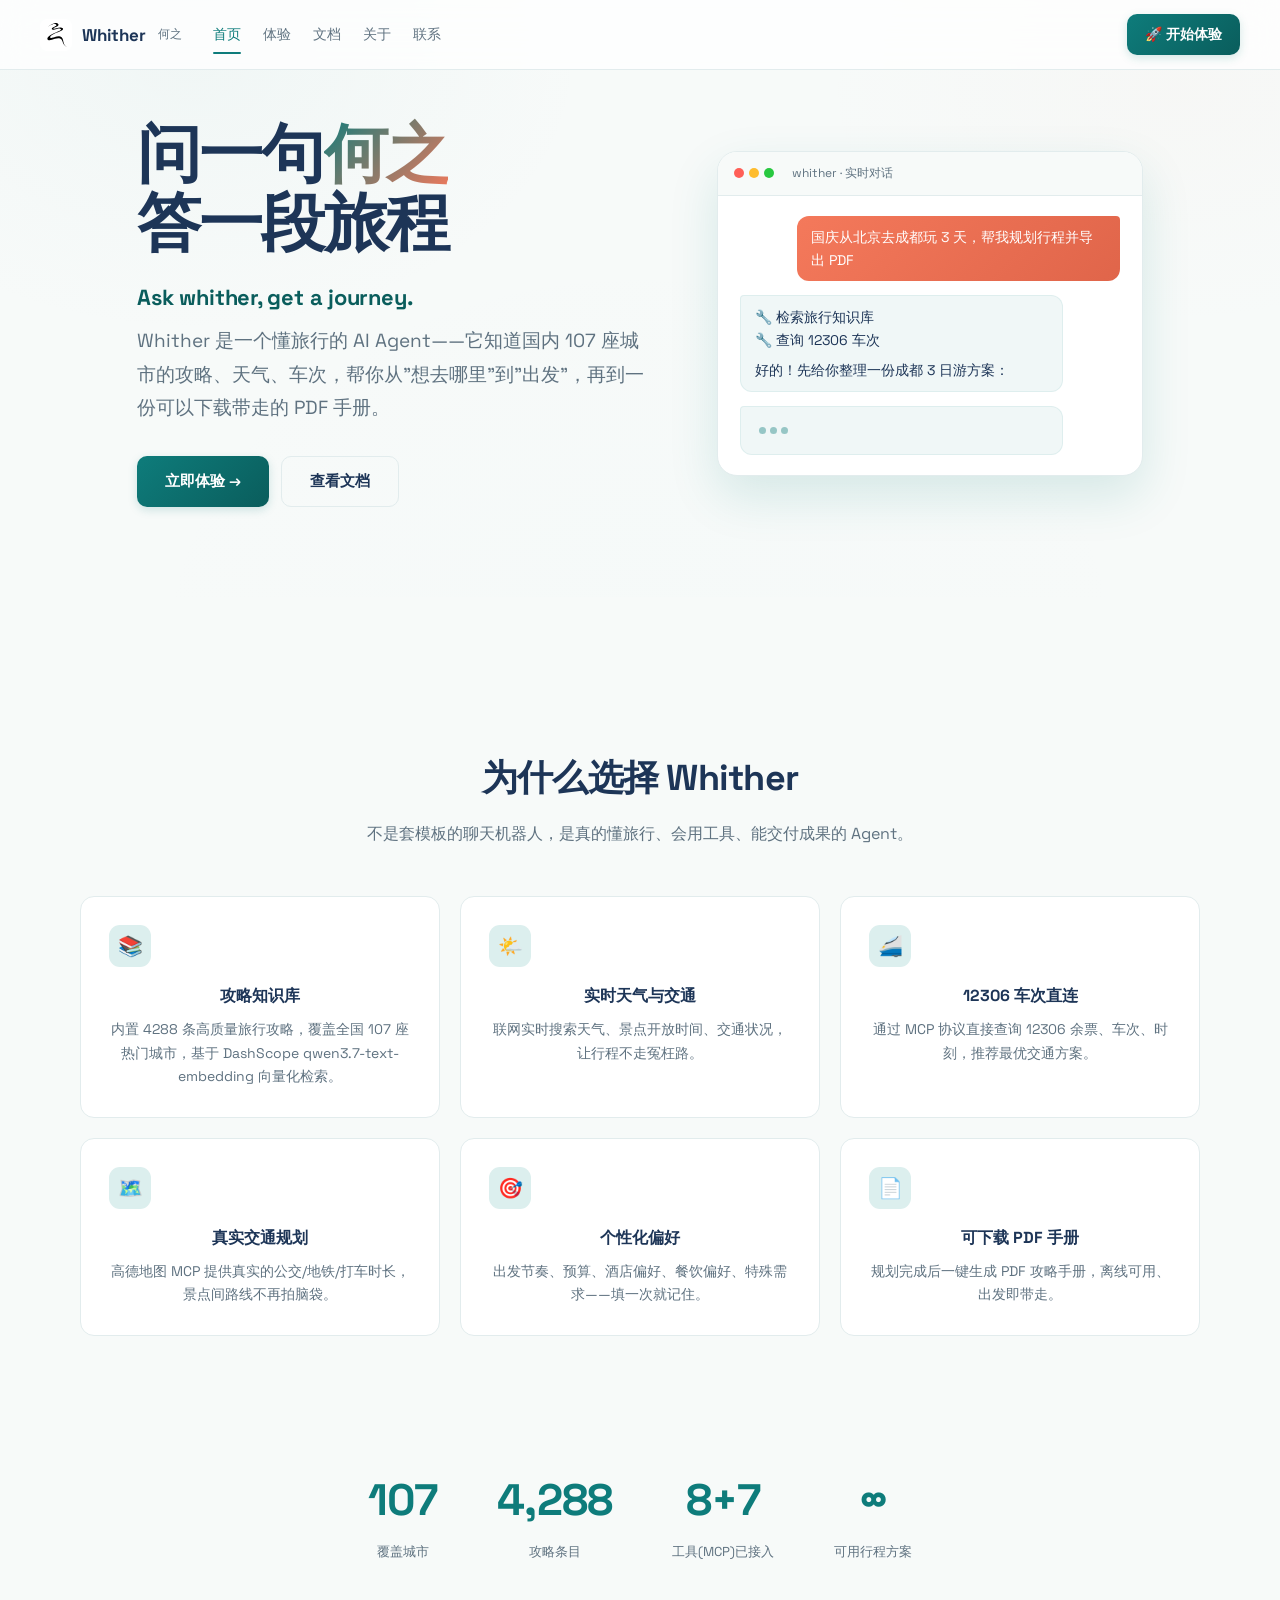
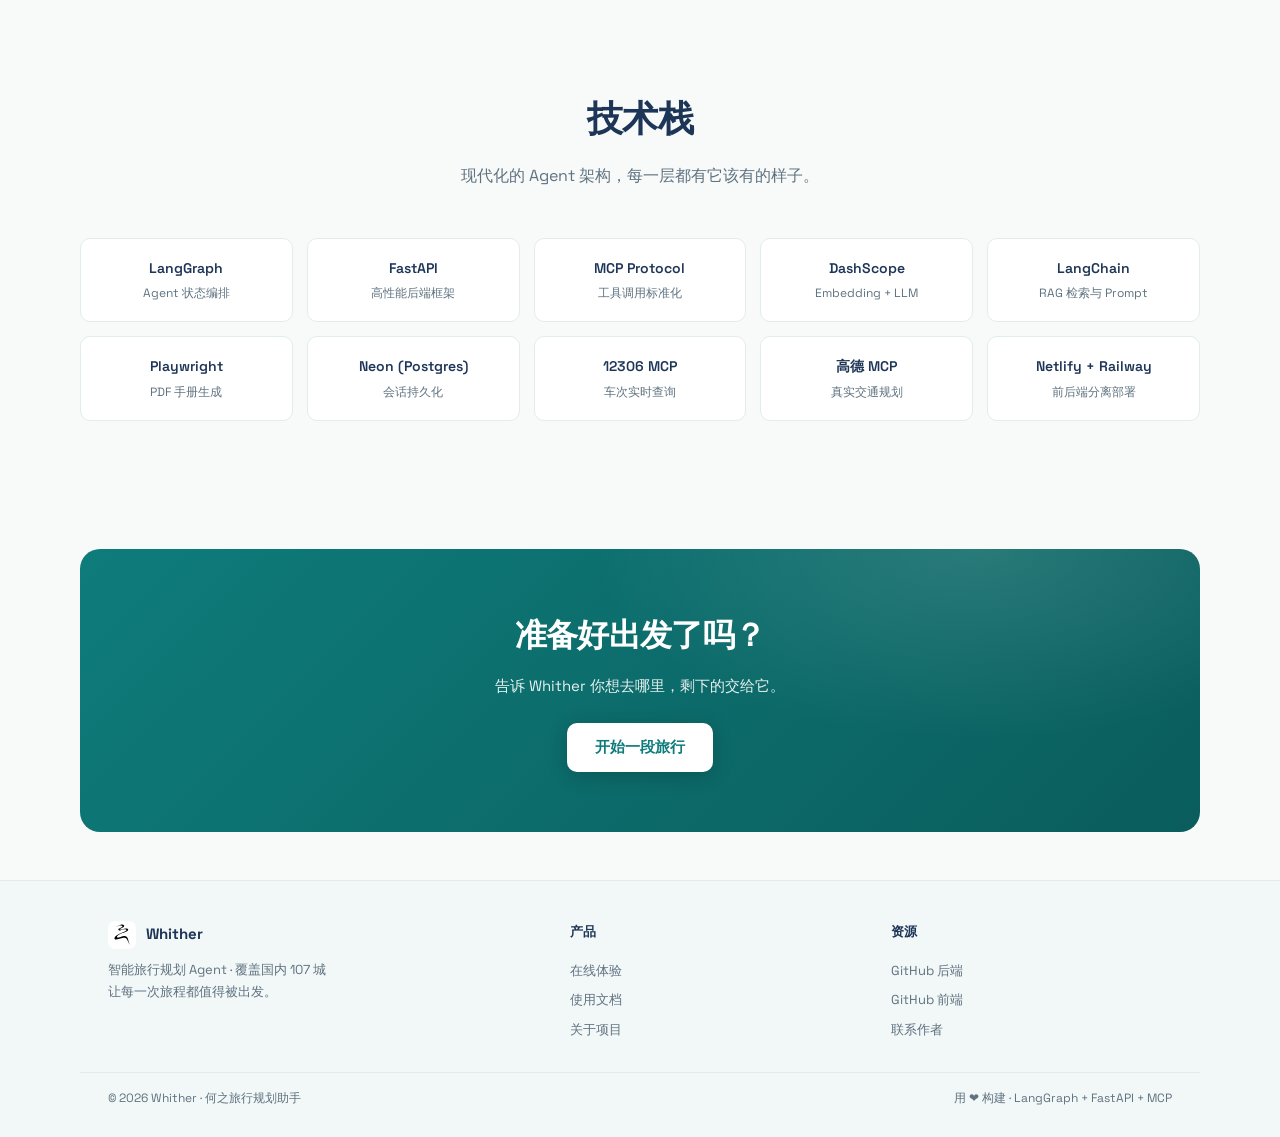
==== commit 3a164547: "feat: 首页背景视频 + 标语ES换行突出 + CTA按钮改'开始一段旅行' - index.html: hero 背景 img 改 video(hero-bg.mp4 autoplay mute" ====
--- a/index.html
+++ b/index.html
@@ -34,12 +34,13 @@
 </nav>
 
 <section class="hero">
-  <img class="hero-bg-img" src="assets/hero-bg.jpg" alt="" onerror="this.remove()">
+  <video class="hero-bg-img" autoplay muted loop playsinline preload="auto"
+    onerror="this.remove()"><source src="assets/hero-bg.mp4" type="video/mp4"></video>
   <div class="hero-bg-overlay"></div>
   <div class="hero-inner">
     <div class="hero-copy">
       <h1>问一句<span class="brand-text">何之</span><br>答一段旅程</h1>
-      <p class="lead">Ask whither, get a journey. Whither 是一个懂旅行的 AI Agent——它知道国内 107 座城市的攻略、天气、车次，帮你从"想去哪里"到"出发"，再到一份可以下载带走的 PDF 手册。</p>
+      <p class="lead"><span class="lead-en">Ask whither, get a journey.</span><br><span class="lead-cn">Whither 是一个懂旅行的 AI Agent——它知道国内 107 座城市的攻略、天气、车次，帮你从"想去哪里"到"出发"，再到一份可以下载带走的 PDF 手册。</span></p>
       <div class="hero-cta">
         <a href="https://whither-production.up.railway.app" target="_blank" rel="noopener" class="btn btn-primary btn-large">立即体验 →</a>
         <a href="docs.html" class="btn btn-outline btn-large">查看文档</a>
@@ -138,7 +139,7 @@
     <div class="cta-banner">
       <h2>准备好出发了吗？</h2>
       <p>告诉 Whither 你想去哪里，剩下的交给它。</p>
-      <a href="https://whither-production.up.railway.app" target="_blank" rel="noopener" class="btn btn-primary btn-large">开始一次旅行</a>
+      <a href="https://whither-production.up.railway.app" target="_blank" rel="noopener" class="btn btn-primary btn-large">开始一段旅行</a>
     </div>
   </section>
 </main>
--- a/css/styles.css
+++ b/css/styles.css
@@ -91,17 +91,20 @@
 }
 .hero-bg-img {
   position: absolute; inset: 0; object-fit: cover; width: 100%; height: 100%;
-  opacity: .28; filter: saturate(.85); pointer-events: none;
+  opacity: .34; filter: saturate(.85); pointer-events: none;
 }
 .hero-bg-overlay {
   position: absolute; inset: 0;
-  background: linear-gradient(180deg, rgba(247,250,249,.85), rgba(247,250,249,.95));
+  background: linear-gradient(180deg, rgba(247,250,249,.78), rgba(247,250,249,.92));
   pointer-events: none;
 }
 .hero-inner { position: relative; z-index: 2; max-width: 1120px; margin: 0 auto; padding: 0 28px; display: grid; grid-template-columns: 1.1fr .9fr; gap: 60px; align-items: center; }
 .hero-copy h1 { font-size: clamp(34px, 5.5vw, 64px); font-weight: 700; letter-spacing: -.03em; line-height: 1.08; margin-bottom: 20px; }
 .hero-copy h1 .brand-text { background: linear-gradient(135deg, var(--brand), var(--accent)); -webkit-background-clip: text; background-clip: text; color: transparent; }
 .hero-copy p.lead { font-size: clamp(15px, 1.6vw, 19px); color: var(--sub); max-width: 520px; margin-bottom: 32px; line-height: 1.75; }
+.lead-en { display: inline-block; font-weight: 700; font-size: 1.15em;
+  color: var(--brand-dark); letter-spacing: -.01em; margin-bottom: 8px; }
+.lead-cn { color: var(--sub); }
 .hero-cta { display: flex; gap: 12px; flex-wrap: wrap; }
 .hero-visual { position: relative; }
 
